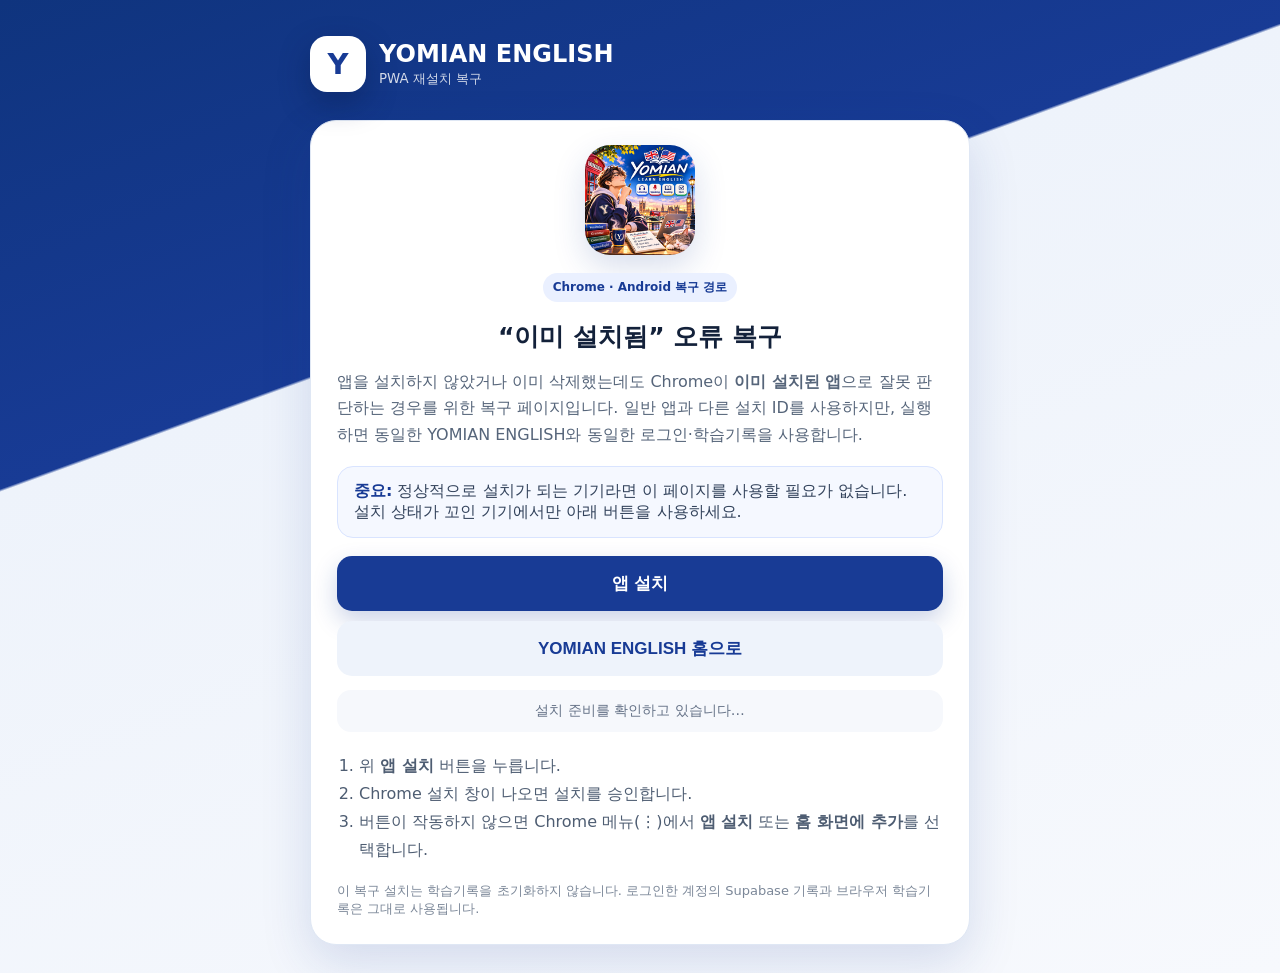
==== reinstall.html @ 9a30af5c "english v1.2.2" ====
<!doctype html>
<html lang="ko">
<head>
<meta charset="utf-8">
<meta name="viewport" content="width=device-width,initial-scale=1,viewport-fit=cover">
<meta name="theme-color" content="#183b95">
<meta name="apple-mobile-web-app-capable" content="yes">
<meta name="apple-mobile-web-app-title" content="YOMIAN English">
<title>YOMIAN ENGLISH · 재설치 복구</title>
<link rel="manifest" href="./manifest-reinstall.webmanifest">
<link rel="apple-touch-icon" href="./yomian-english-icon-192-v3.png">
<style>
:root{font-family:Inter,Pretendard,"Noto Sans KR",system-ui,-apple-system,BlinkMacSystemFont,"Segoe UI",sans-serif;color:#13213a;background:#eef3fb}*{box-sizing:border-box}body{margin:0;min-height:100vh;background:linear-gradient(160deg,#0f347e 0,#183b95 34%,#eef3fb 34.2%,#f7f9fd 100%);padding:28px 18px}.wrap{max-width:660px;margin:0 auto}.brand{display:flex;align-items:center;gap:13px;color:#fff;margin:8px 0 28px}.logo{width:56px;height:56px;border-radius:17px;background:#fff;color:#183b95;display:grid;place-items:center;font-weight:900;font-size:29px;box-shadow:0 12px 30px #071c4a66}.brand h1{font-size:24px;margin:0}.brand small{opacity:.82}.card{background:#fff;border-radius:26px;padding:26px;box-shadow:0 18px 50px #183b9526;border:1px solid #dfe7f4}.icon{width:110px;height:110px;border-radius:25px;display:block;margin:-2px auto 18px;box-shadow:0 12px 32px #183b952b}h2{text-align:center;font-size:25px;margin:8px 0 8px}p{line-height:1.65;color:#56657a}.note{background:#f5f8ff;border:1px solid #d9e4ff;border-radius:16px;padding:14px 16px;margin:18px 0;color:#33435c}.note b{color:#183b95}.btn{width:100%;border:0;border-radius:15px;padding:16px 18px;font-size:17px;font-weight:800;cursor:pointer}.primary{background:#183b95;color:#fff;box-shadow:0 10px 24px #183b9538}.secondary{margin-top:10px;background:#eef3fb;color:#183b95}.status{margin:14px 0 0;padding:12px 14px;border-radius:14px;background:#f6f8fc;color:#657287;font-size:14px;text-align:center}.steps{margin:20px 0 0;padding-left:22px;color:#4e5d72;line-height:1.75}.warn{margin-top:18px;font-size:13px;color:#7b8798}.pill{display:inline-flex;align-items:center;gap:6px;padding:6px 10px;border-radius:999px;background:#eaf0ff;color:#183b95;font-size:12px;font-weight:800;margin-bottom:10px}
</style>
</head>
<body>
<div class="wrap">
  <div class="brand"><div class="logo">Y</div><div><h1>YOMIAN ENGLISH</h1><small>PWA 재설치 복구</small></div></div>
  <main class="card">
    <img class="icon" src="./yomian-english-icon-192-v3.png" alt="YOMIAN ENGLISH 아이콘">
    <div style="text-align:center"><span class="pill">Chrome · Android 복구 경로</span></div>
    <h2>“이미 설치됨” 오류 복구</h2>
    <p>앱을 설치하지 않았거나 이미 삭제했는데도 Chrome이 <b>이미 설치된 앱</b>으로 잘못 판단하는 경우를 위한 복구 페이지입니다. 일반 앱과 다른 설치 ID를 사용하지만, 실행하면 동일한 YOMIAN ENGLISH와 동일한 로그인·학습기록을 사용합니다.</p>
    <div class="note"><b>중요:</b> 정상적으로 설치가 되는 기기라면 이 페이지를 사용할 필요가 없습니다. 설치 상태가 꼬인 기기에서만 아래 버튼을 사용하세요.</div>
    <button id="installBtn" class="btn primary">앱 설치</button>
    <button class="btn secondary" onclick="location.href='./'">YOMIAN ENGLISH 홈으로</button>
    <div id="status" class="status">설치 준비를 확인하고 있습니다…</div>
    <ol class="steps">
      <li>위 <b>앱 설치</b> 버튼을 누릅니다.</li>
      <li>Chrome 설치 창이 나오면 설치를 승인합니다.</li>
      <li>버튼이 작동하지 않으면 Chrome 메뉴(⋮)에서 <b>앱 설치</b> 또는 <b>홈 화면에 추가</b>를 선택합니다.</li>
    </ol>
    <div class="warn">이 복구 설치는 학습기록을 초기화하지 않습니다. 로그인한 계정의 Supabase 기록과 브라우저 학습기록은 그대로 사용됩니다.</div>
  </main>
</div>
<script>
let deferredPrompt=null;
const btn=document.getElementById('installBtn');
const status=document.getElementById('status');
function setStatus(t){status.textContent=t}
window.addEventListener('beforeinstallprompt',e=>{
  e.preventDefault();deferredPrompt=e;btn.disabled=false;setStatus('복구용 설치 준비가 완료되었습니다.');
});
window.addEventListener('appinstalled',()=>{deferredPrompt=null;setStatus('설치가 완료되었습니다. 홈 화면에서 YOMIAN ENGLISH를 실행하세요.');btn.textContent='설치 완료';btn.disabled=true;});
btn.addEventListener('click',async()=>{
  if(!deferredPrompt){setStatus('설치 창이 자동으로 뜨지 않으면 Chrome 메뉴(⋮) → 앱 설치/홈 화면에 추가를 선택해 주세요.');return;}
  const p=deferredPrompt;deferredPrompt=null;
  try{await p.prompt();const r=await p.userChoice;setStatus(r&&r.outcome==='accepted'?'설치 요청을 승인했습니다.':'설치를 취소했습니다. 다시 시도할 수 있습니다.');}catch(e){setStatus('설치 요청을 열지 못했습니다. Chrome 메뉴(⋮)에서 앱 설치를 선택해 주세요.');}
});
if('serviceWorker' in navigator){navigator.serviceWorker.register('./service-worker.js',{updateViaCache:'none'}).catch(()=>{});}
setTimeout(()=>{if(!deferredPrompt)setStatus('Chrome이 설치 버튼을 준비하지 못한 경우 메뉴(⋮) → 앱 설치/홈 화면에 추가를 사용하세요.');},1800);
</script>
</body>
</html>
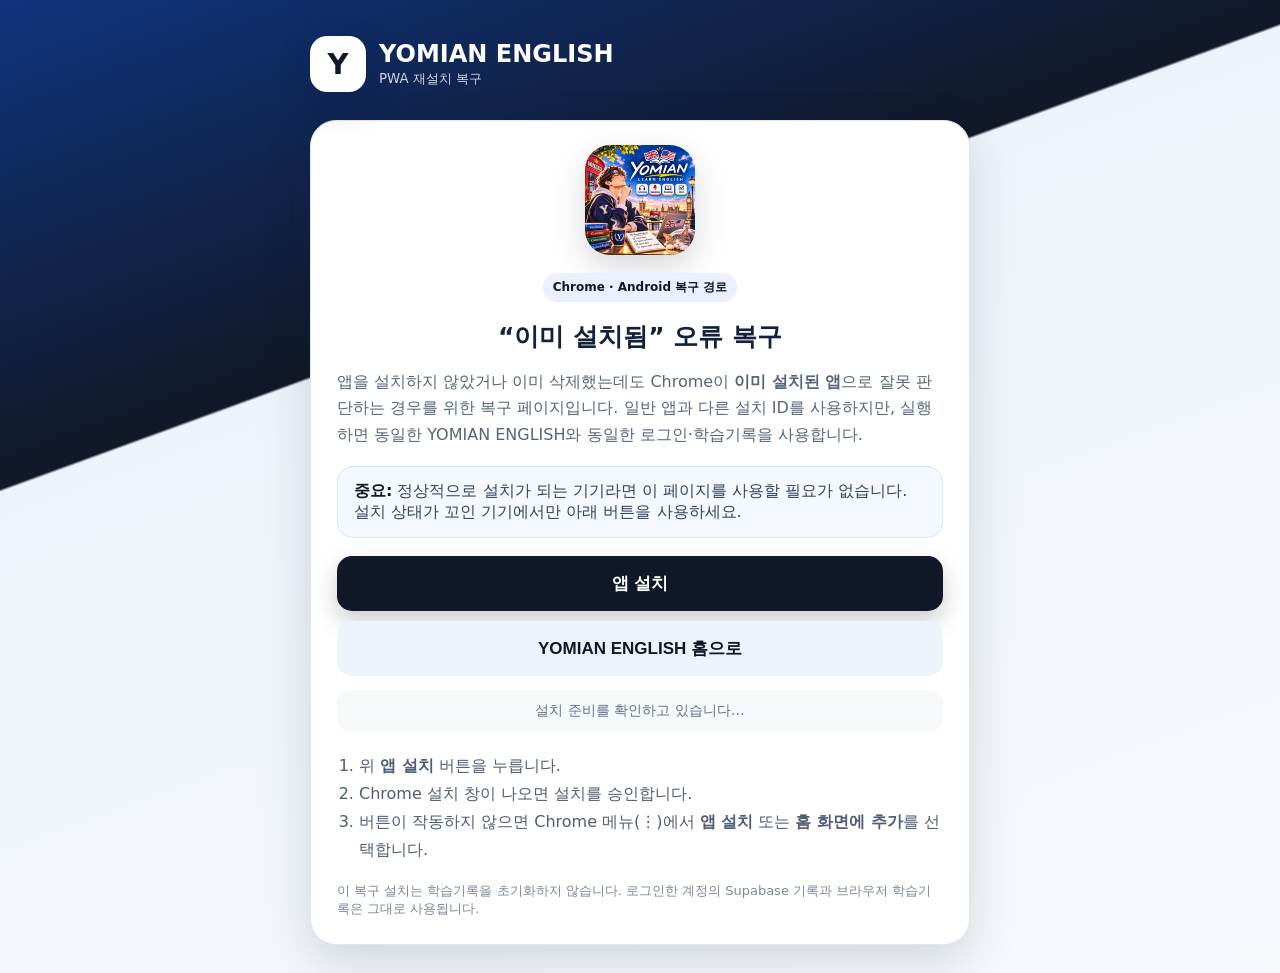
==== commit 34978525: "YOMIAN ENGLISH v1.3.0" ====
--- a/reinstall.html
+++ b/reinstall.html
@@ -3,14 +3,14 @@
 <head>
 <meta charset="utf-8">
 <meta name="viewport" content="width=device-width,initial-scale=1,viewport-fit=cover">
-<meta name="theme-color" content="#183b95">
+<meta name="theme-color" content="#111827">
 <meta name="apple-mobile-web-app-capable" content="yes">
 <meta name="apple-mobile-web-app-title" content="YOMIAN English">
 <title>YOMIAN ENGLISH · 재설치 복구</title>
 <link rel="manifest" href="./manifest-reinstall.webmanifest">
 <link rel="apple-touch-icon" href="./yomian-english-icon-192-v3.png">
 <style>
-:root{font-family:Inter,Pretendard,"Noto Sans KR",system-ui,-apple-system,BlinkMacSystemFont,"Segoe UI",sans-serif;color:#13213a;background:#eef3fb}*{box-sizing:border-box}body{margin:0;min-height:100vh;background:linear-gradient(160deg,#0f347e 0,#183b95 34%,#eef3fb 34.2%,#f7f9fd 100%);padding:28px 18px}.wrap{max-width:660px;margin:0 auto}.brand{display:flex;align-items:center;gap:13px;color:#fff;margin:8px 0 28px}.logo{width:56px;height:56px;border-radius:17px;background:#fff;color:#183b95;display:grid;place-items:center;font-weight:900;font-size:29px;box-shadow:0 12px 30px #071c4a66}.brand h1{font-size:24px;margin:0}.brand small{opacity:.82}.card{background:#fff;border-radius:26px;padding:26px;box-shadow:0 18px 50px #183b9526;border:1px solid #dfe7f4}.icon{width:110px;height:110px;border-radius:25px;display:block;margin:-2px auto 18px;box-shadow:0 12px 32px #183b952b}h2{text-align:center;font-size:25px;margin:8px 0 8px}p{line-height:1.65;color:#56657a}.note{background:#f5f8ff;border:1px solid #d9e4ff;border-radius:16px;padding:14px 16px;margin:18px 0;color:#33435c}.note b{color:#183b95}.btn{width:100%;border:0;border-radius:15px;padding:16px 18px;font-size:17px;font-weight:800;cursor:pointer}.primary{background:#183b95;color:#fff;box-shadow:0 10px 24px #183b9538}.secondary{margin-top:10px;background:#eef3fb;color:#183b95}.status{margin:14px 0 0;padding:12px 14px;border-radius:14px;background:#f6f8fc;color:#657287;font-size:14px;text-align:center}.steps{margin:20px 0 0;padding-left:22px;color:#4e5d72;line-height:1.75}.warn{margin-top:18px;font-size:13px;color:#7b8798}.pill{display:inline-flex;align-items:center;gap:6px;padding:6px 10px;border-radius:999px;background:#eaf0ff;color:#183b95;font-size:12px;font-weight:800;margin-bottom:10px}
+:root{font-family:Inter,Pretendard,"Noto Sans KR",system-ui,-apple-system,BlinkMacSystemFont,"Segoe UI",sans-serif;color:#13213a;background:#eef3fb}*{box-sizing:border-box}body{margin:0;min-height:100vh;background:linear-gradient(160deg,#0f347e 0,#111827 34%,#eef3fb 34.2%,#f7f9fd 100%);padding:28px 18px}.wrap{max-width:660px;margin:0 auto}.brand{display:flex;align-items:center;gap:13px;color:#fff;margin:8px 0 28px}.logo{width:56px;height:56px;border-radius:17px;background:#fff;color:#111827;display:grid;place-items:center;font-weight:900;font-size:29px;box-shadow:0 12px 30px #071c4a66}.brand h1{font-size:24px;margin:0}.brand small{opacity:.82}.card{background:#fff;border-radius:26px;padding:26px;box-shadow:0 18px 50px #11182726;border:1px solid #dfe7f4}.icon{width:110px;height:110px;border-radius:25px;display:block;margin:-2px auto 18px;box-shadow:0 12px 32px #1118272b}h2{text-align:center;font-size:25px;margin:8px 0 8px}p{line-height:1.65;color:#56657a}.note{background:#f5f8ff;border:1px solid #d9e4ff;border-radius:16px;padding:14px 16px;margin:18px 0;color:#33435c}.note b{color:#111827}.btn{width:100%;border:0;border-radius:15px;padding:16px 18px;font-size:17px;font-weight:800;cursor:pointer}.primary{background:#111827;color:#fff;box-shadow:0 10px 24px #11182738}.secondary{margin-top:10px;background:#eef3fb;color:#111827}.status{margin:14px 0 0;padding:12px 14px;border-radius:14px;background:#f6f8fc;color:#657287;font-size:14px;text-align:center}.steps{margin:20px 0 0;padding-left:22px;color:#4e5d72;line-height:1.75}.warn{margin-top:18px;font-size:13px;color:#7b8798}.pill{display:inline-flex;align-items:center;gap:6px;padding:6px 10px;border-radius:999px;background:#eaf0ff;color:#111827;font-size:12px;font-weight:800;margin-bottom:10px}
 </style>
 </head>
 <body>
